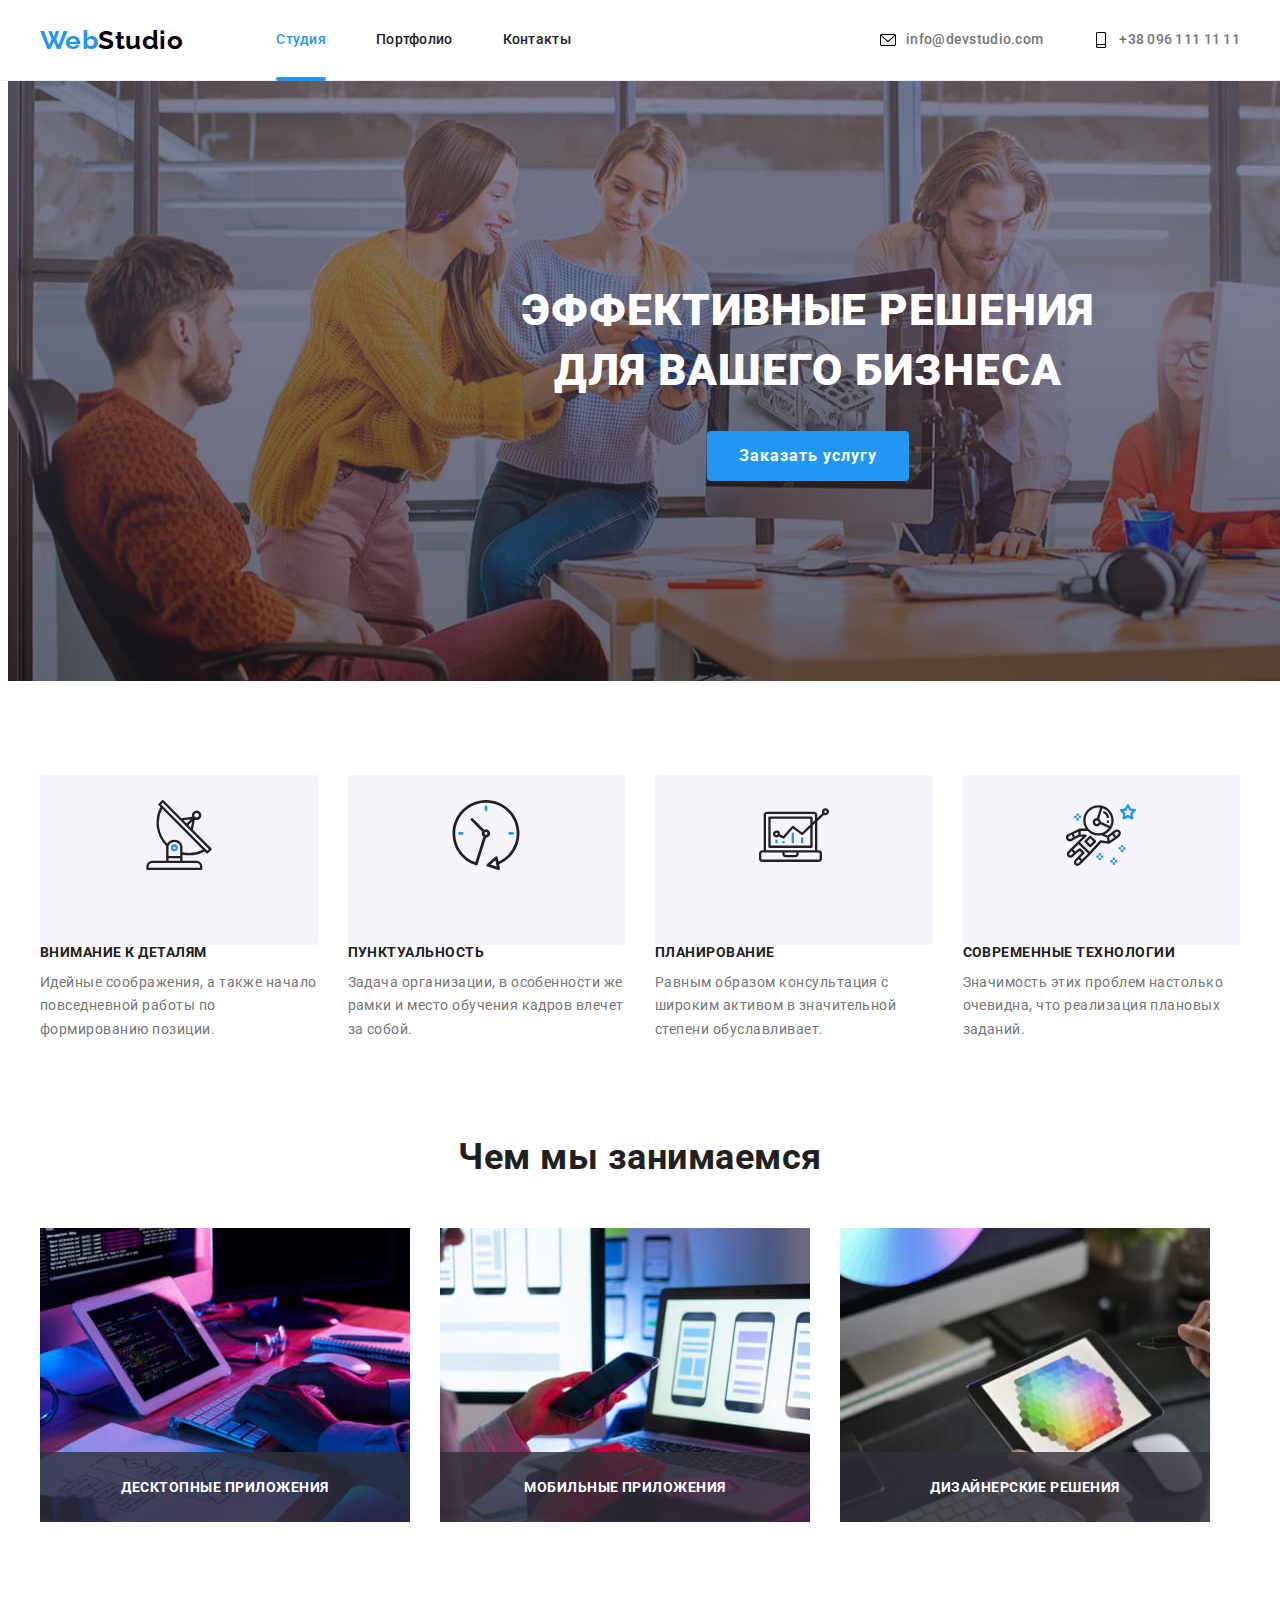
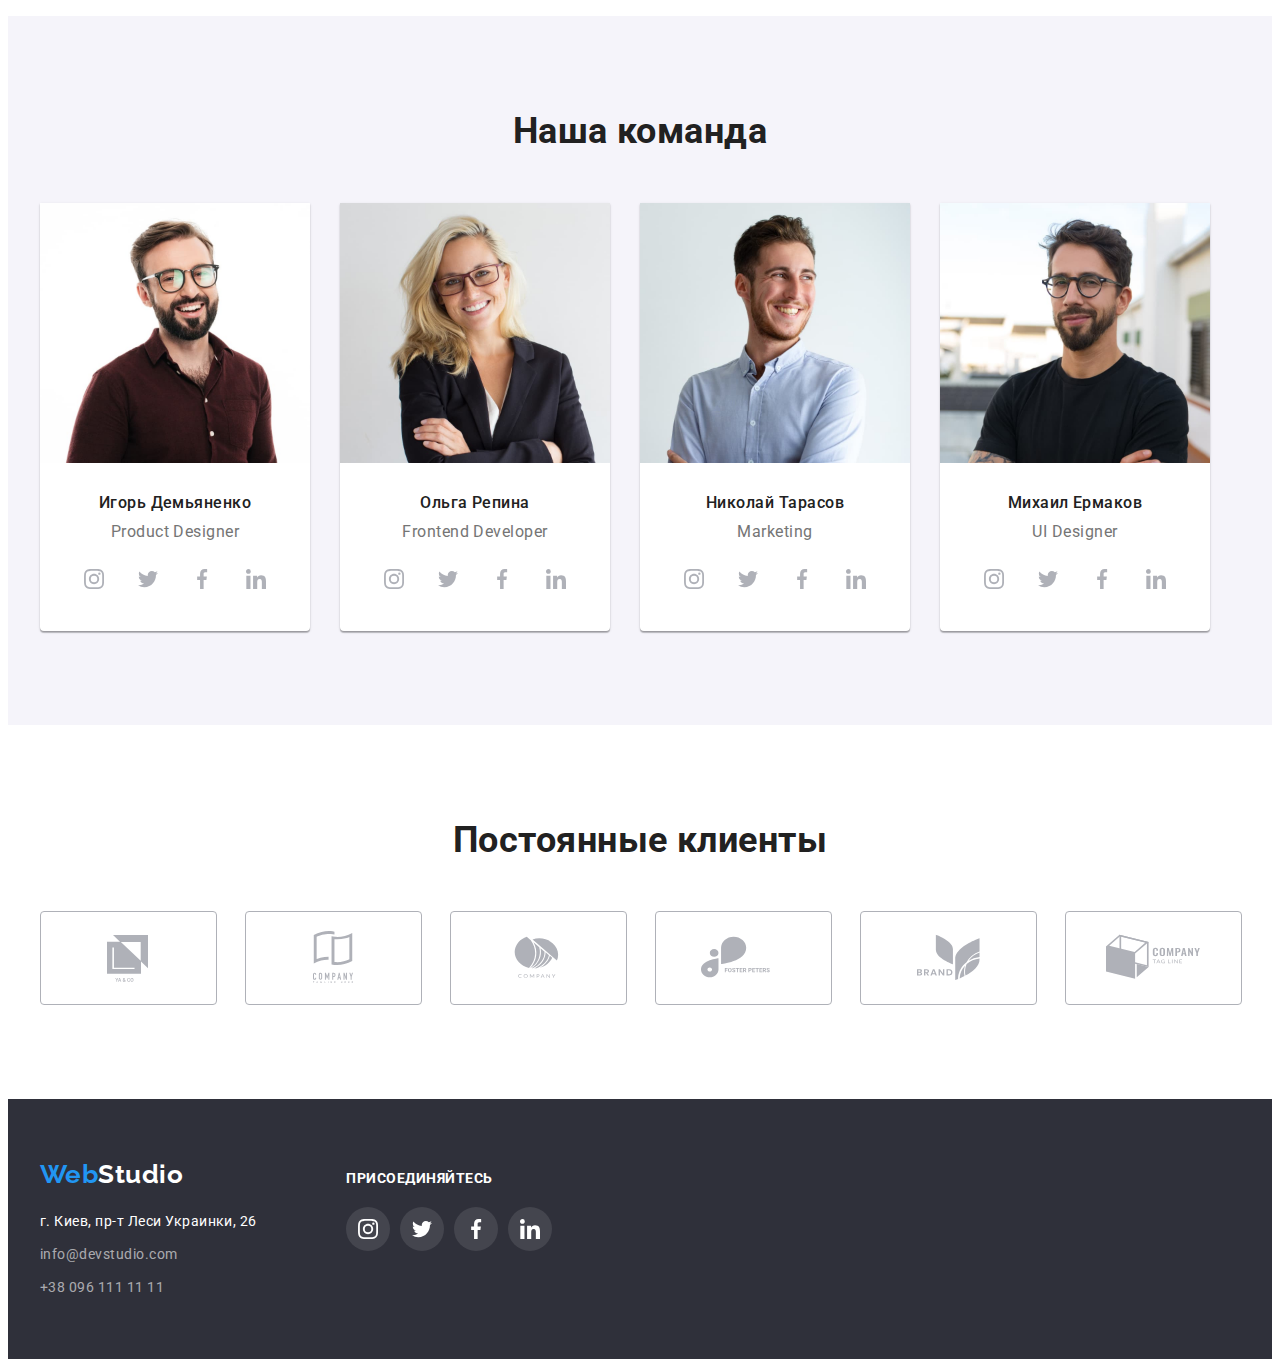
==== index.html @ c0bf5f33 "add main file of the project" ====
<!DOCTYPE html>
<html lang="ru">
  <head>
    <meta charset="UTF-8" />
    <meta http-equiv="X-UA-Compatible" content="IE=edge" />
    <meta name="viewport" content="width=device-width, initial-scale=1.0" />
    <title>Studio</title>
    <link rel="preconnect" href="https://fonts.googleapis.com" />
    <link rel="preconnect" href="https://fonts.gstatic.com" crossorigin />
    <link
      href="https://fonts.googleapis.com/css2?family=Raleway:wght@700&family=Roboto:wght@400;500;700;900&display=swap"
      rel="stylesheet"
    />
    <link
      rel="stylesheet"
      href="https://cdnjs.cloudflare.com/ajax/libs/modern-normalize/1.1.0/modern-normalize.min.css"
      integrity="sha512-wpPYUAdjBVSE4KJnH1VR1HeZfpl1ub8YT/NKx4PuQ5NmX2tKuGu6U/JRp5y+Y8XG2tV+wKQpNHVUX03MfMFn9Q=="
      crossorigin="anonymous"
      referrerpolicy="no-referrer"
    />
    <link rel="stylesheet" href="./css/styles.css" />
  </head>

  <body>
    <!-- Шапка сайту -->
    <header class="page-header">
      <div class="container row centered">
        <nav class="row centered">
          <a href="./index.html" class="link logo">Web<span class="logo-accent">Studio</span></a>
          <ul class="list site-nav row">
            <li class="item"><a href="./index.html" class="link current">Студия</a></li>
            <li class="item"><a href="./portfolio.html" class="link">Портфолио</a></li>
            <li class="item"><a href="" class="link">Контакты</a></li>
          </ul>
        </nav>
        <ul class="list contacts row">
          <li class="item">
            <a href="mailto:info@devstudio.com" class="link">
              <svg class="header-icon">
                <use href="./images/defs.svg#letter"></use>
              </svg>
              info@devstudio.com
            </a>
          </li>
          <li class="item">
            <a href="tel:+380961111111" class="link">
              <svg class="header-icon">
                <use href="./images/defs.svg#phone"></use>
              </svg>
              +38 096 111 11 11
            </a>
          </li>
        </ul>
      </div>
    </header>

    <!-- Основний контент -->
    <main>
      <!-- Герой -->
      <section class="hero">
        <h1 class="hero-title">Эффективные решения для вашего бизнеса</h1>
        <button type="button" class="hero-button" data-modal-open>Заказать услугу</button>
      </section>

      <!-- Особенности -->
      <section class="features section">
        <div class="container">
          <h2 hidden>Особенности</h2>
          <ul class="list row">
            <li class="list-item">
              <div class="thumb">
                <svg class="icon">
                  <use href="./images/defs.svg#antenna"></use>
                </svg>
              </div>
              <h3 class="item">Внимание к деталям</h3>
              <p>
                Идейные соображения, а также начало повседневной работы по формированию позиции.
              </p>
            </li>
            <li class="list-item">
              <div class="thumb">
                <svg class="icon">
                  <use href="./images/defs.svg#clock"></use>
                </svg>
              </div>
              <h3 class="item">Пунктуальность</h3>
              <p>
                Задача организации, в особенности же рамки и место обучения кадров влечет за собой.
              </p>
            </li>
            <li class="list-item">
              <div class="thumb">
                <svg class="icon">
                  <use href="./images/defs.svg#diagram"></use>
                </svg>
              </div>
              <h3 class="item">Планирование</h3>
              <p>
                Равным образом консультация с широким активом в значительной степени обуславливает.
              </p>
            </li>
            <li class="list-item">
              <div class="thumb">
                <svg class="icon">
                  <use href="./images/defs.svg#astronaut"></use>
                </svg>
              </div>
              <h3 class="item">Современные технологии</h3>
              <p>Значимость этих проблем настолько очевидна, что реализация плановых заданий.</p>
            </li>
          </ul>
        </div>
      </section>

      <!-- Чем мы занимаемся -->
      <section class="tasks section">
        <div class="container">
          <h2 class="title">Чем мы занимаемся</h2>
          <ul class="list row">
            <li class="list-item">
              <img
                class="img"
                src="./images/box1.jpg"
                alt="клацание по клавиатуре"
                width="370"
                height="294"
              />
              <div class="subtext">
                <p class="text">Десктопные приложения</p>
              </div>
            </li>
            <li class="list-item">
              <img
                class="img"
                src="./images/box2.jpg"
                alt="установка тем на телефон"
                width="370"
                height="294"
              />
              <div class="subtext">
                <p class="text">Мобильные приложения</p>
              </div>
            </li>
            <li class="list-item">
              <img
                class="img"
                src="./images/box3.jpg"
                alt="просмотр гаммы цветов"
                width="370"
                height="294"
              />
              <div class="subtext">
                <p class="text">Дизайнерские решения</p>
              </div>
            </li>
          </ul>
        </div>
      </section>

      <!-- Наша команда -->
      <section class="team section">
        <div class="container">
          <h2 class="title">Наша команда</h2>
          <ul class="list row">
            <li class="list-item">
              <img
                class="img"
                src="./images/img1.jpg"
                alt="Игорь Демьяненко, главный дизайнер"
                width="270"
                height="260"
              />
              <h3 class="item">Игорь Демьяненко</h3>
              <p>Product Designer</p>
              <ul class="social-list list">
                <li class="social-item">
                  <a href="" class="social">
                    <svg class="icon">
                      <use href="./images/defs.svg#instagram"></use>
                    </svg>
                  </a>
                </li>
                <li class="social-item">
                  <a href="" class="social">
                    <svg class="icon">
                      <use href="./images/defs.svg#twitter"></use>
                    </svg>
                  </a>
                </li>
                <li class="social-item">
                  <a href="" class="social">
                    <svg class="icon">
                      <use href="./images/defs.svg#facebook"></use>
                    </svg>
                  </a>
                </li>
                <li class="social-item">
                  <a href="" class="social">
                    <svg class="icon">
                      <use href="./images/defs.svg#linkedin"></use>
                    </svg>
                  </a>
                </li>
              </ul>
            </li>
            <li class="list-item">
              <img
                class="img"
                src="./images/img2.jpg"
                alt="Ольга Репина, фронтенд разработчик"
                width="270"
                height="260"
              />
              <h3 class="item">Ольга Репина</h3>
              <p>Frontend Developer</p>
              <ul class="social-list list">
                <li class="social-item">
                  <a href="" class="social">
                    <svg class="icon">
                      <use href="./images/defs.svg#instagram"></use>
                    </svg>
                  </a>
                </li>
                <li class="social-item">
                  <a href="" class="social">
                    <svg class="icon">
                      <use href="./images/defs.svg#twitter"></use>
                    </svg>
                  </a>
                </li>
                <li class="social-item">
                  <a href="" class="social">
                    <svg class="icon">
                      <use href="./images/defs.svg#facebook"></use>
                    </svg>
                  </a>
                </li>
                <li class="social-item">
                  <a href="" class="social">
                    <svg class="icon">
                      <use href="./images/defs.svg#linkedin"></use>
                    </svg>
                  </a>
                </li>
              </ul>
            </li>
            <li class="list-item">
              <img
                class="img"
                src="./images/img3.jpg"
                alt="Николай Тарасов, отдел маркетинга"
                width="270"
                height="260"
              />
              <h3 class="item">Николай Тарасов</h3>
              <p>Marketing</p>
              <ul class="social-list list">
                <li class="social-item">
                  <a href="" class="social">
                    <svg class="icon">
                      <use href="./images/defs.svg#instagram"></use>
                    </svg>
                  </a>
                </li>
                <li class="social-item">
                  <a href="" class="social">
                    <svg class="icon">
                      <use href="./images/defs.svg#twitter"></use>
                    </svg>
                  </a>
                </li>
                <li class="social-item">
                  <a href="" class="social">
                    <svg class="icon">
                      <use href="./images/defs.svg#facebook"></use>
                    </svg>
                  </a>
                </li>
                <li class="social-item">
                  <a href="" class="social">
                    <svg class="icon">
                      <use href="./images/defs.svg#linkedin"></use>
                    </svg>
                  </a>
                </li>
              </ul>
            </li>
            <li class="list-item">
              <img class="img" src="./images/img4.jpg" alt="Михаил Ермаков, дизайнер
              пользовательского интерфейся" width="270" height="260"" />
              <h3 class="item">Михаил Ермаков</h3>
              <p>UI Designer</p>
              <ul class="social-list list">
                <li class="social-item">
                  <a href="" class="social">
                    <svg class="icon">
                      <use href="./images/defs.svg#instagram"></use>
                    </svg>
                  </a>
                </li>
                <li class="social-item">
                  <a href="" class="social">
                    <svg class="icon">
                      <use href="./images/defs.svg#twitter"></use>
                    </svg>
                  </a>
                </li>
                <li class="social-item">
                  <a href="" class="social">
                    <svg class="icon">
                      <use href="./images/defs.svg#facebook"></use>
                    </svg>
                  </a>
                </li>
                <li class="social-item">
                  <a href="" class="social">
                    <svg class="icon">
                      <use href="./images/defs.svg#linkedin"></use>
                    </svg>
                  </a>
                </li>
              </ul>
            </li>
          </ul>
        </div>
      </section>

      <!-- Наши клиенты -->
      <section class="section clients">
        <div class="container">
          <h2 class="title">Постоянные клиенты</h2>
          <ul class="clients-list list">
            <li class="clients-item">
              <a href="" class="client">
                <svg class="icon">
                  <use href="./images/defs.svg#client-1"></use>
                </svg>
              </a>
            </li>
            <li class="clients-item">
              <a href="" class="client">
                <svg class="icon">
                  <use href="./images/defs.svg#client-2"></use>
                </svg>
              </a>
            </li>
            <li class="clients-item">
              <a href="" class="client">
                <svg class="icon">
                  <use href="./images/defs.svg#client-3"></use>
                </svg>
              </a>
            </li>
            <li class="clients-item">
              <a href="" class="client">
                <svg class="icon">
                  <use href="./images/defs.svg#client-4"></use>
                </svg>
              </a>
            </li>
            <li class="clients-item">
              <a href="" class="client">
                <svg class="icon">
                  <use href="./images/defs.svg#client-5"></use>
                </svg>
              </a>
            </li>
            <li class="clients-item">
              <a href="" class="client">
                <svg class="icon">
                  <use href="./images/defs.svg#client-6"></use>
                </svg>
              </a>
            </li>
          </ul>
        </div>
      </section>

      <div class="backdrop is-hidden" data-modal>
        <div class="modal">
          <button type="button" class="modal-btn" data-modal-close>
            <svg class="modal-icon">
              <use href="./images/defs.svg#close"></use>
            </svg>
          </button>
        </div>
      </div>
    </main>

    <!-- Футер -->
    <footer class="page-footer">
      <div class="container row">
        <div class="footer-left">
          <a href="./index.html" class="link logo">Web<span class="logo-accent">Studio</span></a>
          <address class="address">
            <ul class="list footer-contacts">
              <li class="item"><p>г. Киев, пр-т Леси Украинки, 26</p></li>
              <li class="item">
                <a href="mailto:info@devstudio.com" class="link">info@devstudio.com</a>
              </li>
              <li class="item"><a href="tel:+380961111111" class="link">+38 096 111 11 11</a></li>
            </ul>
          </address>
        </div>
        <div class="footer-center">
          <h2 class="footer-title">присоединяйтесь</h2>
          <ul class="social-list list row">
            <li class="social-item">
              <a href="" class="social">
                <svg class="icon">
                  <use href="./images/defs.svg#instagram"></use>
                </svg>
              </a>
            </li>
            <li class="social-item">
              <a href="" class="social">
                <svg class="icon">
                  <use href="./images/defs.svg#twitter"></use>
                </svg>
              </a>
            </li>
            <li class="social-item">
              <a href="" class="social">
                <svg class="icon">
                  <use href="./images/defs.svg#facebook"></use>
                </svg>
              </a>
            </li>
            <li class="social-item">
              <a href="" class="social">
                <svg class="icon">
                  <use href="./images/defs.svg#linkedin"></use>
                </svg>
              </a>
            </li>
          </ul>
        </div>
      </div>
    </footer>

    <script src="./js/modal.js"></script>
  </body>
</html>
---- css/styles.css ----
/* 
main text color #757575
secondary text color #212121
footer contacts text color rgba(255, 255, 255, 0.6);
accent color #2196F3
white color #FFFFFF
footer bgc #2F303A
*/

:root {
  --main-text-color: #757575;
  --second-text-color: #212121;
  --footer-text-color: rgba(255, 255, 255, 0.6);
  --accent-color: #2196f3;
  --contrast-color: #ffffff;
  --dark-bgc: #2f303a;
  --hero-button-accent: #188ce8;
  --svg-fill-color: #afb1b8;
  --bgc-footer-link-color: rgba(255, 255, 255, 0.1);
  --bgc-above-img: rgba(47, 48, 58, 0.8);
  --bgs-above-img-blue: rgba(33, 150, 243, 0.9);
  --bgc-backdrop: rgba(0, 0, 0, 0.2);
}

body {
  font-family: 'Roboto', sans-serif;
  color: var(--main-text-color);
  letter-spacing: 0.03em;

  margin-top: 81px;
}

h1,
h2,
h3,
h4,
h5,
h6 {
  color: var(--second-text-color);
  margin-top: 0;
  margin-bottom: 0;
}

p {
  margin-top: 0;
  margin-bottom: 0;
}

.container {
  width: 1200px;
  margin: 0 auto;
  padding-left: 15px;
  padding-right: 15px;
}

.list {
  list-style: none;
  margin: 0;
  padding: 0;
}

.link {
  text-decoration: none;
}

.row {
  display: flex;
}

.centered {
  align-items: center;
}

/* стилізація хедера */
.page-header {
  position: fixed;
  width: 100%;
  top: 0;
  left: 50%;
  transform: translateX(-50%);
  z-index: 99;

  background-color: #fff;
  font-weight: 500;
  font-size: 14px;
  line-height: 1.14;

  border-bottom: 1px solid #ececec;
}

.logo {
  font-family: Raleway;
  font-weight: 700;
  font-size: 26px;
  line-height: 1.19;
  color: var(--accent-color);
  margin-right: 93px;
}

.logo-accent {
  color: #000000;
}

.site-nav .link {
  display: inline-block;
  padding-top: 32px;
  padding-bottom: 32px;

  letter-spacing: 0.02em;
  color: var(--second-text-color);

  transition: color 250ms cubic-bezier(0.4, 0, 0.2, 1);
}

.site-nav .item:not(:last-child),
.contacts .item:not(:last-child) {
  margin-right: 50px;
}

.contacts .link {
  display: flex;
  align-items: center;
  padding-top: 32px;
  padding-bottom: 32px;
  letter-spacing: 0.02em;
  color: var(--main-text-color);

  transition: color 250ms cubic-bezier(0.4, 0, 0.2, 1), fill 250ms cubic-bezier(0.4, 0, 0.2, 1);
}

.contacts .link:hover,
.contacts .link:focus {
  fill: var(--accent-color);
}

.header-icon {
  margin-right: 10px;
  width: 16px;
  height: 16px;
}

.contacts {
  margin-left: auto;
}

.link.current {
  position: relative;
}

.link.current::after {
  position: absolute;
  bottom: -1px;
  content: '';
  display: block;
  height: 4px;
  width: 100%;

  border-radius: 2px;
  background-color: var(--accent-color);
}

.site-nav .link:hover,
.contacts .link:hover,
.address .link:hover,
.site-nav .link:focus,
.contacts .link:focus,
.address .link:focus,
.link.current {
  color: var(--accent-color);
}

/* стилизіація основного контенту */

.section {
  padding-top: 94px;
  padding-bottom: 94px;
}

.hero {
  width: 1600px;
  background: linear-gradient(rgba(128, 131, 165, 0.4), rgba(47, 48, 58, 0.4)),
    url('../images/bgc.jpg');
  margin: 0 auto;

  text-align: center;
  letter-spacing: 0.06em;
  padding-top: 200px;
  padding-bottom: 200px;
}

.hero-title {
  max-width: 630px;
  margin-left: auto;
  margin-right: auto;
  margin-bottom: 30px;

  font-weight: 900;
  font-size: 44px;
  line-height: 1.36;
  text-transform: uppercase;
  color: var(--contrast-color);
}

.hero-button {
  font-family: inherit;
  font-weight: 700;
  font-size: 16px;
  line-height: 1.87;
  letter-spacing: inherit;
  color: var(--contrast-color);
  cursor: pointer;
  background-color: var(--accent-color);
  border: none;
  border-radius: 4px;
  padding: 10px 32px;

  transition: background-color 250ms cubic-bezier(0.4, 0, 0.2, 1);
}

.hero-button:hover,
.hero-button:focus {
  background-color: var(--hero-button-accent);
}

.features {
  font-size: 14px;
  line-height: 1.71;
  padding-bottom: 0;
}

.features .list-item {
  max-width: calc((100% - 90px) / 4);
}

.features .list-item:not(:last-child) {
  margin-right: 30px;
}

.features .item {
  margin-bottom: 10px;
  line-height: 1.14;
  text-transform: uppercase;
  font-size: 14px;
}

.features .thumb {
  width: 100%;
  height: 120px;
  padding: 25px 0;
  background-color: #f5f4fa;
  border-radius: 4px;
}

.features .icon {
  display: block;
  margin: 0 auto;
  width: 70px;
  height: 70px;
}

.title {
  font-size: 36px;
  line-height: 1.17;
  text-align: center;
  margin-bottom: 50px;
}

.img {
  display: block;
}

.tasks .list-item {
  position: relative;
  max-width: calc((100% - 60px) / 3);
}

.tasks .subtext {
  position: absolute;
  bottom: 0;
  height: 70px;
  width: 100%;
  display: flex;
  justify-content: center;
  align-items: center;
  background-color: var(--bgc-above-img);
}

.tasks .text {
  font-weight: 700;
  font-size: 14px;
  line-height: calc(16 / 14);
  text-transform: uppercase;
  color: var(--contrast-color);
}

.tasks .list-item:not(:last-child) {
  margin-right: 30px;
}

.team {
  font-size: 16px;
  line-height: 1.19;
  text-align: center;
  background-color: #f5f4fa;
}

.team .list-item {
  max-width: calc((100% - 90px) / 4);
  padding-bottom: 30px;
  background-color: #fff;
  border-radius: 0px 0px 4px 4px;
  box-shadow: 0px 1px 3px rgba(0, 0, 0, 0.12), 0px 1px 1px rgba(0, 0, 0, 0.14),
    0px 2px 1px rgba(0, 0, 0, 0.2);
}

.team .list-item:not(:last-child) {
  margin-right: 30px;
}

.team .item {
  font-weight: 500;
  font-size: 16px;
  margin-top: 30px;
  margin-bottom: 10px;
}

.team .social-list {
  display: flex;
  justify-content: center;
  margin-top: 16px;
}

.team .social-item:hover .social,
.team .social-item:focus .social {
  transform: rotateY(1turn);
}

.team .social-item:not(:last-child) {
  margin-right: 10px;
}

.team .social {
  display: flex;
  border-radius: 50%;
  height: 44px;
  width: 44px;
  align-items: center;
  justify-content: center;
  fill: var(--svg-fill-color);

  transition: background-color 250ms cubic-bezier(0.4, 0, 0.2, 1),
    fill 250ms cubic-bezier(0.4, 0, 0.2, 1), transform 500ms cubic-bezier(0.4, 0, 0.2, 1);
}

.team .icon {
  display: block;
  width: 20px;
  height: 20px;
}

.team .social:hover,
.team .social:focus {
  background-color: var(--accent-color);
  fill: #fff;
}

.clients-list {
  display: flex;
}

.clients-item {
  width: calc((100% - 150px) / 6);
}
.clients-item:not(:last-child) {
  margin-right: 30px;
}

.client {
  display: flex;
  fill: var(--svg-fill-color);
  justify-content: center;
  align-items: center;
  width: 100%;
  height: 92px;

  border: 1px solid var(--svg-fill-color);
  border-radius: 4px;

  transition: border-color 250ms cubic-bezier(0.4, 0, 0.2, 1),
    fill 250ms cubic-bezier(0.4, 0, 0.2, 1);
}

.client > .icon {
  width: 106px;
}

.client:hover,
.client:hover {
  fill: var(--accent-color);
  border-color: var(--accent-color);
}

.button {
  padding: 6px 22px;
  border-radius: 4px;
  border: none;

  font-weight: 500;
  font-size: 16px;
  line-height: 1.62;
  text-align: center;
  font-family: inherit;
  letter-spacing: inherit;
  cursor: pointer;
  color: var(--second-text-color);

  transition: background-color 250ms cubic-bezier(0.4, 0, 0.2, 1),
    color 250ms cubic-bezier(0.4, 0, 0.2, 1);
}

.button:hover,
.button:focus {
  color: var(--contrast-color);
  background-color: var(--accent-color);
}

.filter {
  justify-content: center;
  margin-bottom: 50px;
}
.filter > .item:not(:last-child) {
  margin-right: 8px;
}

.filter .button {
  transition: box-shadow 250ms cubic-bezier(0.4, 0, 0.2, 1),
    background-color 250ms cubic-bezier(0.4, 0, 0.2, 1), color 250ms cubic-bezier(0.4, 0, 0.2, 1);
}

.filter .button:focus,
.filter .button:hover {
  box-shadow: 0px 3px 1px rgba(0, 0, 0, 0.1), 0px 1px 2px rgba(0, 0, 0, 0.08),
    0px 2px 2px rgba(0, 0, 0, 0.12);
  background-color: var(--accent-color);
}

.projects {
  flex-wrap: wrap;
  font-size: 16px;
  line-height: 1.87;
}

.content {
  padding: 20px 24px;
  border-bottom: 1px solid #eeeeee;
  border-left: 1px solid #eeeeee;
  border-right: 1px solid #eeeeee;
}

.projects .list-item {
  max-width: calc((100% - 60px) / 3);

  transition: box-shadow 250ms cubic-bezier(0.4, 0, 0.2, 1);
}

.projects .list-item:not(:nth-last-child(-n + 3)) {
  margin-bottom: 30px;
}

.projects .list-item:not(:nth-child(3n)) {
  margin-right: 30px;
}

.projects .list-item:hover {
  box-shadow: 0px 1px 1px rgba(0, 0, 0, 0.12), 0px 4px 4px rgba(0, 0, 0, 0.06),
    1px 4px 6px rgba(0, 0, 0, 0.16);
}

.projects .item {
  font-size: 18px;
  line-height: 2;
  letter-spacing: 0.06em;
  margin-bottom: 4px;
}
.projects .link {
  color: inherit;
}

.project-thumb {
  position: relative;
  overflow: hidden;
}

.project-description {
  position: absolute;
  top: 0;
  width: 100%;
  height: 100%;
  transform: translateY(100%);

  transition: transform 250ms cubic-bezier(0.4, 0, 0.2, 1);

  display: flex;
  justify-content: center;
  align-items: center;

  padding: 24px;

  background-color: var(--bgs-above-img-blue);
  font-size: 18px;
  line-height: 1.56;
  color: var(--contrast-color);
}

.projects .list-item:hover .project-description {
  transform: translateY(0);
}

/* стилізація модального вікна */

.backdrop {
  position: fixed;
  width: 100vw;
  height: 100vh;
  top: 0;
  left: 0;

  opacity: 1;

  transition: opacity 250ms cubic-bezier(0.4, 0, 0.2, 1);

  background-color: var(--bgc-backdrop);
}

.backdrop.is-hidden {
  opacity: 0;
  pointer-events: none;
}

.backdrop.is-hidden .modal {
  transform: translate(-50%, -50%) scale(1.2);
}

.modal {
  position: absolute;
  top: 50%;
  left: 50%;
  transform: translate(-50%, -50%) scale(1);
  transition: transform 250ms cubic-bezier(0.4, 0, 0.2, 1);

  width: 528px;
  height: 581px;

  background-color: var(--contrast-color);
  box-shadow: 0px 1px 3px rgba(0, 0, 0, 0.12), 0px 1px 1px rgba(0, 0, 0, 0.14),
    0px 2px 1px rgba(0, 0, 0, 0.2);
  border-radius: 4px;
}

.modal-btn {
  position: absolute;
  top: 8px;
  right: 8px;

  display: flex;
  justify-content: center;
  align-items: center;

  height: 30px;
  width: 30px;
  border-radius: 50%;
  border: 1px solid rgba(0, 0, 0, 0.1);
  background-color: var(--contrast-color);

  transition: border 250ms cubic-bezier(0.4, 0, 0.2, 1), color 250ms cubic-bezier(0.4, 0, 0.2, 1);
}

.modal-icon {
  height: 18px;
  width: 18px;
  fill: currentColor;
}

.modal-btn:hover,
.modal-btn:focus {
  border: 1px solid var(--accent-color);
  color: var(--accent-color);
}

/* стилизація футера */

.footer-left {
  margin-right: 70px;
}

.page-footer {
  background-color: var(--dark-bgc);
  padding-top: 60px;
  padding-bottom: 60px;
}

.page-footer .logo-accent {
  color: var(--contrast-color);
}

.address {
  margin-top: 20px;
  font-style: normal;
  font-size: 14px;
  line-height: 1.71;
  color: var(--contrast-color);
}

.address .link {
  font-style: normal;
  color: var(--footer-text-color);

  transition: color 250ms cubic-bezier(0.4, 0, 0.2, 1);
}

.footer-center {
  padding-top: 12px;
}

.footer-title {
  font-size: 14px;
  line-height: 1.14;
  text-transform: uppercase;
  color: var(--contrast-color);
  margin-bottom: 20px;
}

.footer-contacts .item:not(:last-child) {
  margin-bottom: 9px;
}

.footer-center .social {
  display: flex;
  justify-content: center;
  align-items: center;
  width: 44px;
  height: 44px;
  border-radius: 50%;
  fill: var(--contrast-color);
  background-color: var(--bgc-footer-link-color);

  transition: background-color 250ms cubic-bezier(0.4, 0, 0.2, 1),
    transform 500ms cubic-bezier(0.4, 0, 0.2, 1);
}

.social-list .social-item:hover .social,
.social-list .social-item:focus .social {
  transform: rotateY(1turn);
}

.social-list .social-item:not(:last-child) {
  margin-right: 10px;
}

.footer-center .icon {
  width: 20px;
  height: 20px;
}

.social-list .social:hover,
.social-list .social:focus {
  background-color: var(--accent-color);
}
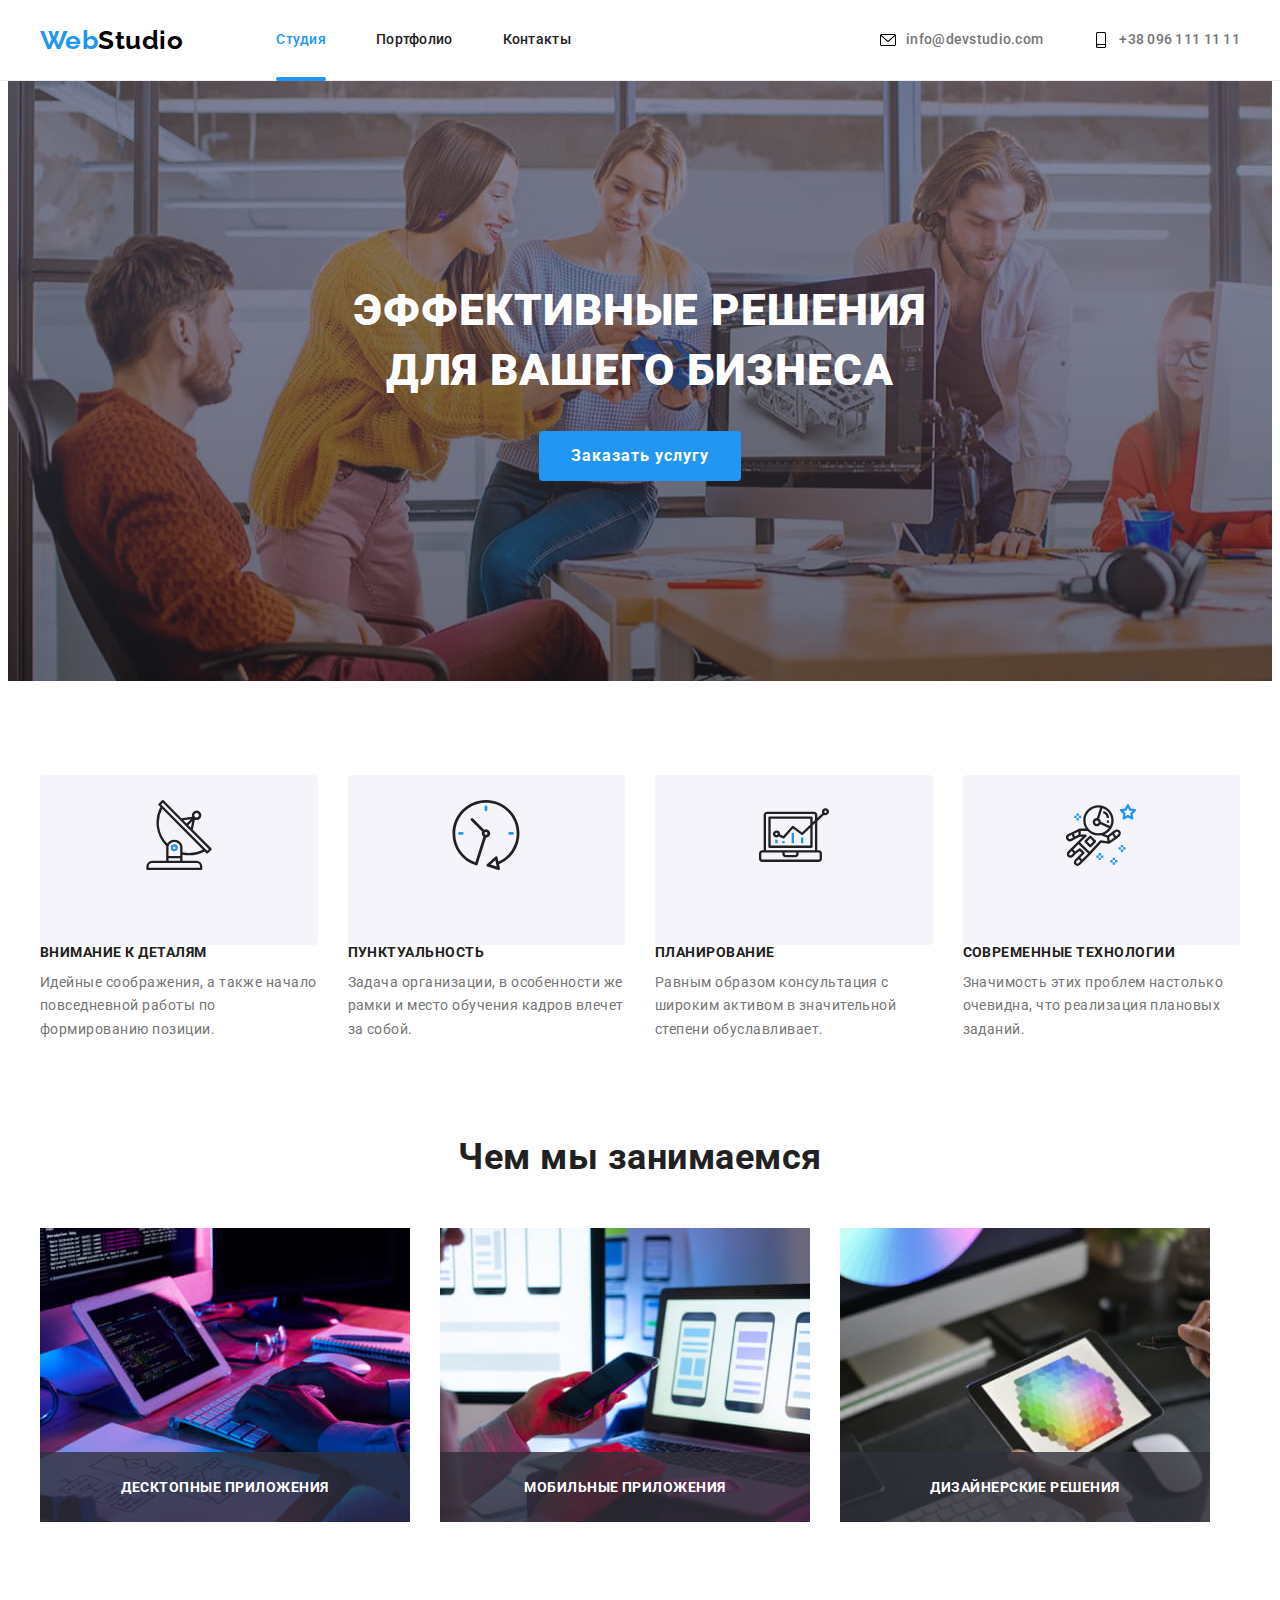
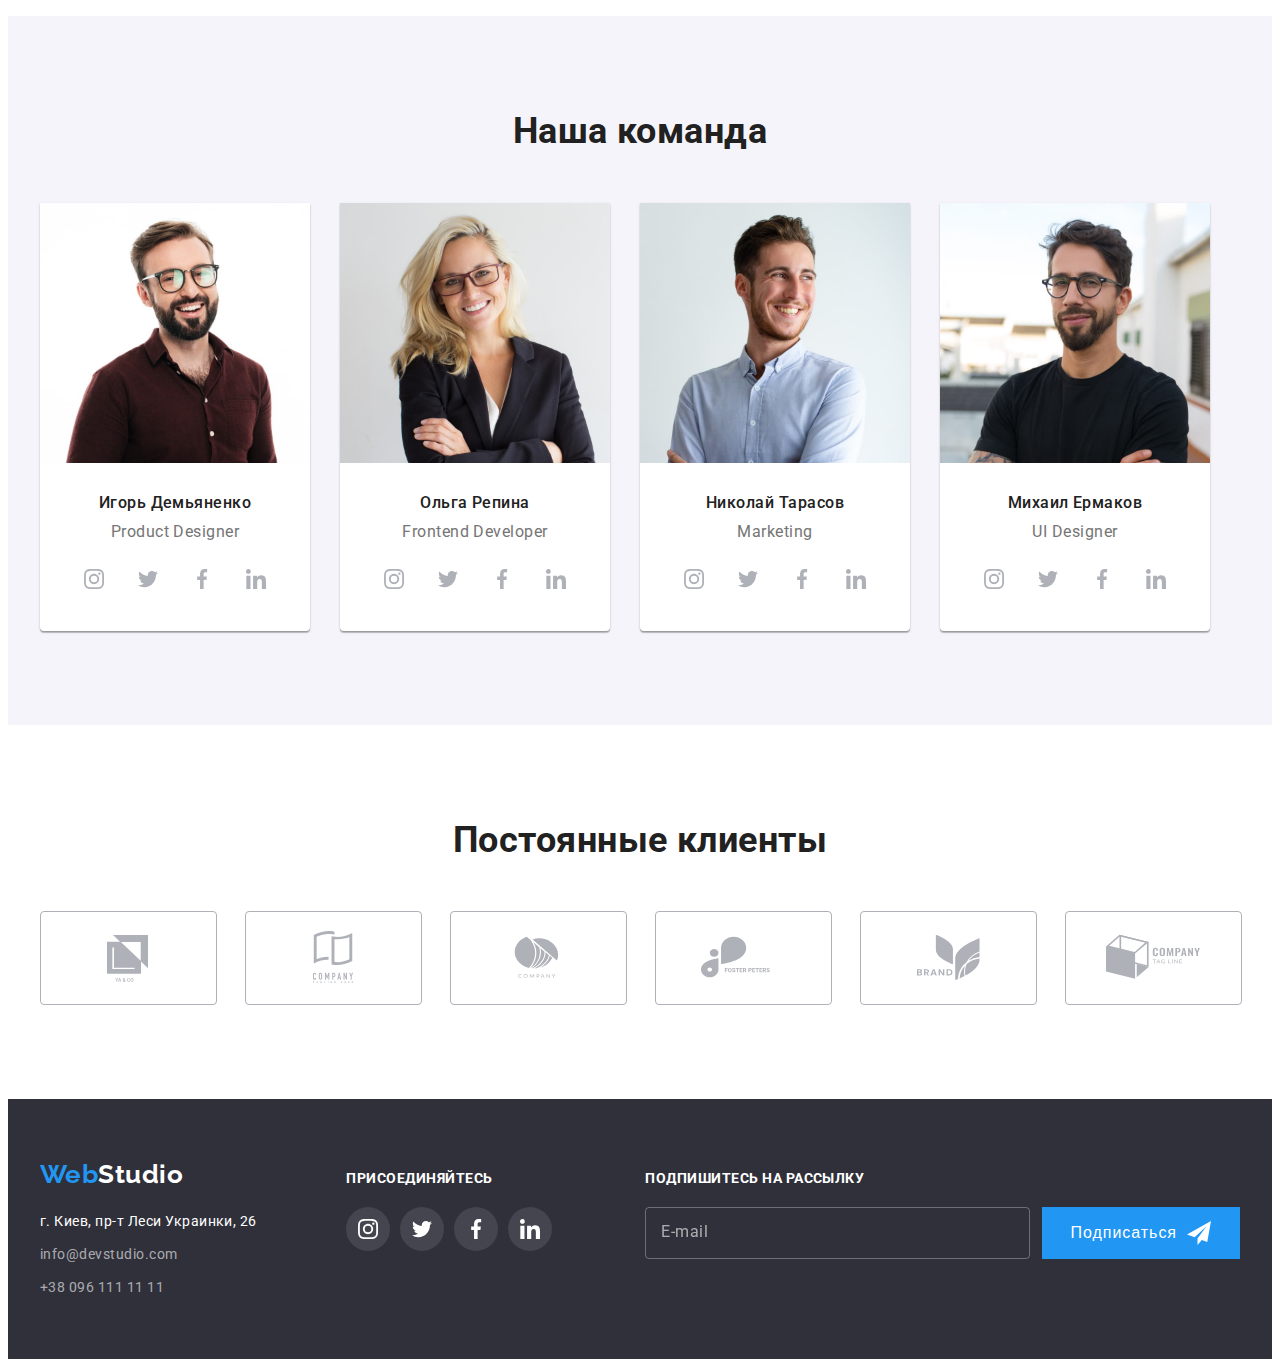
==== commit fb0c5640: "додає розмітку і стилі форм" ====
--- a/index.html
+++ b/index.html
@@ -384,6 +384,50 @@
               <use href="./images/defs.svg#close"></use>
             </svg>
           </button>
+
+          <h2 class="modal-title">Оставьте свои данные, мы вам перезвоним</h2>
+
+          <label class="modal-label">
+            <input type="text" class="modal-input" name="name" placeholder=" " />
+            <span class="label-text">Имя</span>
+            <svg class="modal-label-icon">
+              <use href="./images/defs.svg#person-black"></use>
+            </svg>
+          </label>
+          <label class="modal-label">
+            <input type="tel" class="modal-input" name="tel" placeholder=" " />
+            <span class="label-text">Телефон</span>
+            <svg class="modal-label-icon">
+              <use href="./images/defs.svg#phone-black"></use>
+            </svg>
+          </label>
+          <label class="modal-label">
+            <input type="email" class="modal-input" name="email" placeholder=" " />
+            <span class="label-text">Почта</span>
+            <svg class="modal-label-icon">
+              <use href="./images/defs.svg#email-black"></use>
+            </svg>
+          </label>
+          <label class="modal-label">
+            <textarea
+              class="modal-input modal-textarea"
+              name="comment"
+              rows="6"
+              placeholder="Введите текст"
+            ></textarea>
+            <span class="label-textarea">Комментарий</span>
+          </label>
+          <label class="modal-policy">
+            <input type="checkbox" name="policy" class="hiden checkbox" />
+            <svg class="modal-check">
+              <use href="./images/defs.svg#check"></use>
+            </svg>
+            <span class="policy-text"
+              >Соглашаюсь с рассылкой и принимаю
+              <a href="" class="modal-link">Условия договора</a></span
+            >
+          </label>
+          <button type="submit" class="modal-submit-btn">Отправить</button>
         </div>
       </div>
     </main>
@@ -436,6 +480,21 @@
             </li>
           </ul>
         </div>
+        <div class="footer-right">
+          <h2 class="footer-title">Подпишитесь на рассылку</h2>
+          <div class="wrapper">
+            <label class="footer-label">
+              <input type="email" class="footer-input" placeholder=" " />
+              <span class="footer-label-text">E-mail</span>
+            </label>
+            <button class="footer-btn" type="submit">
+              Подписаться
+              <svg class="footer-icon">
+                <use href="./images/defs.svg#send"></use>
+              </svg>
+            </button>
+          </div>
+        </div>
       </div>
     </footer>
 
--- a/css/styles.css
+++ b/css/styles.css
@@ -177,7 +177,7 @@
 }
 
 .hero {
-  width: 1600px;
+  max-width: 1600px;
   background: linear-gradient(rgba(128, 131, 165, 0.4), rgba(47, 48, 58, 0.4)),
     url('../images/bgc.jpg');
   margin: 0 auto;
@@ -550,6 +550,7 @@
 
   width: 528px;
   height: 581px;
+  padding: 40px;
 
   background-color: var(--contrast-color);
   box-shadow: 0px 1px 3px rgba(0, 0, 0, 0.12), 0px 1px 1px rgba(0, 0, 0, 0.14),
@@ -585,6 +586,165 @@
 .modal-btn:focus {
   border: 1px solid var(--accent-color);
   color: var(--accent-color);
+}
+
+.modal-title {
+  font-weight: 700;
+  font-size: 20px;
+  line-height: 1.15;
+  text-align: center;
+  color: var(--second-text-color);
+  margin-bottom: 30px;
+}
+
+.modal-input {
+  padding: 11px 35px;
+  border: 1px solid rgba(33, 33, 33, 0.2);
+  border-radius: 4px;
+
+  width: 100%;
+}
+
+.modal-label {
+  position: relative;
+  display: block;
+
+  margin-bottom: 28px;
+}
+
+.modal-label-icon {
+  position: absolute;
+  top: 50%;
+  left: 12px;
+  transform: translateY(-50%);
+  width: 16px;
+  height: 16px;
+}
+
+.label-text {
+  position: absolute;
+  /* left: 35px; */
+  top: 50%;
+  left: 0;
+  transform: translate(35px, -50%);
+
+  font-size: 12px;
+  line-height: 1.17;
+  letter-spacing: 0.01em;
+
+  color: var(--main-text-color);
+
+  transition: transform 250ms cubic-bezier(0.4, 0, 0.2, 1);
+}
+
+.modal-label:focus-within .modal-label-icon{
+  fill: var(--accent-color);
+}
+
+.modal-label:focus-within .label-text, 
+.modal-input:not(:placeholder-shown) + .label-text {
+  transform: translate(0, -37px);
+}
+
+.label-textarea {
+  position: absolute;
+  left: 0;
+  top: -4px;
+  transform: translateY(-100%);
+
+  font-size: 12px;
+  line-height: 1.17;
+  letter-spacing: 0.01em;
+
+  color: var(--main-text-color);
+}
+
+.modal-textarea {
+  resize: none;
+  padding: 12px 16px;
+
+  font-size: 12px;
+  line-height: 1.17;
+  letter-spacing: 0.01em;
+
+  color: var(--main-text-color));
+}
+
+.modal-textarea::placeholder {
+  font-size: 12px;
+  line-height: 1.17;
+  letter-spacing: 0.01em;
+
+  color: rgba(117, 117, 117, 0.5);
+}
+
+.modal-policy {
+  display: flex;
+  justify-content: center;
+  align-items: center;
+
+  margin-bottom: 30px;
+}
+
+.checkbox:checked + .modal-check {
+  background-color: var(--accent-color);
+  border-color: var(--accent-color);
+}
+
+.hiden {
+  position: absolute;
+  width: 1px;
+  height: 1px;
+  margin: -1px;
+  padding: 0;
+  overflow: hidden;
+  border: 0;
+  clip: rect(0 0 0 0);
+}
+
+.modal-check {
+  display: block;
+
+  width: 16px;
+  height: 15px;
+  border: 2px solid #212121;
+  border-radius: 2px;
+
+  margin-right: 8px;
+
+  transition: background-color 250ms cubic-bezier(0.4, 0, 0.2, 1),
+    border-color 250ms cubic-bezier(0.4, 0, 0.2, 1);
+}
+
+.policy-text {
+  text-align: center;
+  font-size: 14px;
+  line-height: 1.71;
+
+  color: var(--main-text-color);
+}
+
+.modal-submit-btn {
+  display: block;
+  padding: 10px 55px;
+  margin: 0 auto;
+
+  background-color: var(--accent-color);
+  box-shadow: 0px 4px 4px rgba(0, 0, 0, 0.15);
+  border-radius: 4px;
+  border: none;
+
+  font-size: 16px;
+  line-height: 1.87;
+  letter-spacing: 0.06em;
+  color: var(--contrast-color);
+
+  transition: background-color 250ms cubic-bezier(0.4, 0, 0.2, 1);
+}
+
+.modal-submit-btn:hover,
+.modal-submit-btn:focus {
+  background-color: var(--hero-button-accent);
 }
 
 /* стилизація футера */
@@ -666,3 +826,80 @@
 .social-list .social:focus {
   background-color: var(--accent-color);
 }
+
+.footer-right {
+  flex-grow: 1;
+  padding-top: 12px;
+  margin-left: 93px;
+}
+
+.wrapper {
+  display: flex;
+}
+
+.footer-label {
+  display: flex;
+  flex-grow: 1;
+  position: relative;
+  flex-basis: auto;
+}
+
+.footer-input {
+  display: block;
+  padding: 15px 16px;
+  flex-grow: 1;
+
+  border: 1px solid rgba(255, 255, 255, 0.3);
+  box-shadow: (0px 4px 4px rgba(0, 0, 0, 0.15));
+  border-radius: 4px;
+  background-color: transparent;
+  font-size: 16px;
+  line-height: 1.25;
+  color: #fff;
+}
+
+.footer-label:focus-within .footer-label-text,
+.footer-input:not(:placeholder-shown) + .footer-label-text {
+  transform: translateX(-79px);
+}
+
+.footer-label-text {
+  position: absolute;
+  top: 15px;
+  left: 16px;
+  transform: translateX(0);
+
+  font-size: 16px;
+  line-height: 1.25;
+  color: rgba(255, 255, 255, 0.6);
+}
+
+.footer-btn {
+  padding: 10px 29px;
+  margin-left: 12px;
+  border: none;
+
+  font-size: 16px;
+  line-height: 1.87;
+  display: flex;
+  align-items: center;
+  text-align: center;
+  letter-spacing: 0.06em;
+
+  color: #ffffff;
+  background-color: var(--accent-color);
+
+  transition: background-color 250ms cubic-bezier(0.4, 0, 0.2, 1);
+}
+
+.footer-icon {
+  width: 24px;
+  height: 24px;
+  margin-left: 10px;
+  fill: #ffffff;
+}
+
+.footer-btn:hover,
+.footer-btn:focus {
+  background-color: var(--hero-button-accent);
+}
